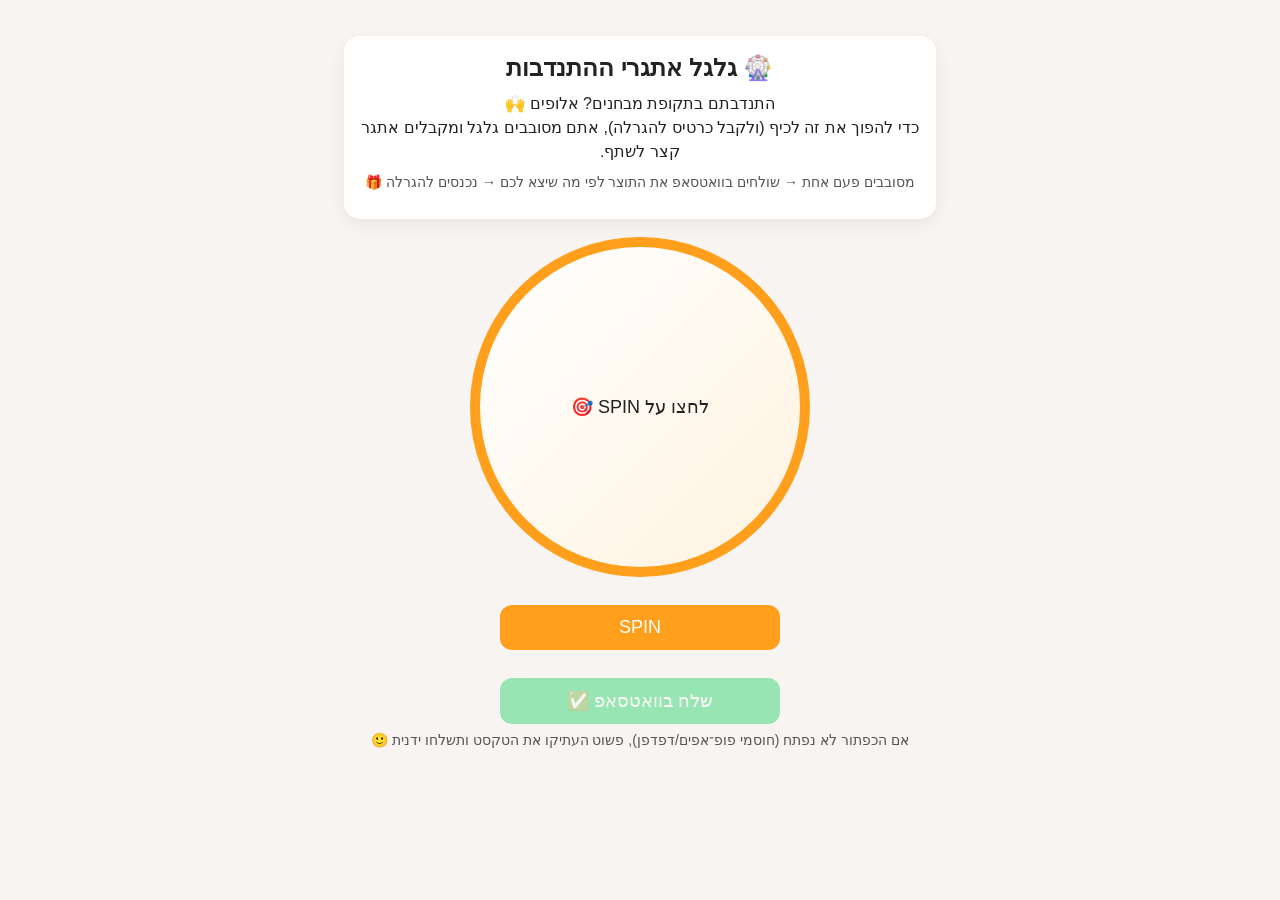
==== index.html @ 2c028984 "2" ====
<!DOCTYPE html>
<html lang="he" dir="rtl">
<head>
  <meta charset="UTF-8">
  <meta name="viewport" content="width=device-width, initial-scale=1" />
  <title>גלגל אתגרי התנדבות</title>
  <style>
    body {
      font-family: Arial, sans-serif;
      background: #f7f4f2;
      text-align: center;
      padding: 28px 14px;
      color: #222;
    }
    .card{
      max-width: 560px;
      margin: 0 auto 18px auto;
      background: #fff;
      border-radius: 16px;
      padding: 18px 16px;
      box-shadow: 0 6px 18px rgba(0,0,0,0.06);
    }
    h2{ margin: 0 0 10px 0; }
    p{ margin: 8px 0; line-height: 1.5; }
    #wheel {
      width: 320px;
      height: 320px;
      border-radius: 50%;
      border: 10px solid #ff9f1c;
      margin: 14px auto;
      display: flex;
      align-items: center;
      justify-content: center;
      font-size: 18px;
      background: linear-gradient(135deg, #ffffff, #fff3e0);
      user-select: none;
    }
    .btn {
      margin-top: 14px;
      padding: 12px 18px;
      font-size: 18px;
      background: #ff9f1c;
      color: white;
      border: none;
      border-radius: 12px;
      cursor: pointer;
      width: 280px;
      max-width: 90%;
    }
    .btn:disabled{
      opacity: 0.45;
      cursor: not-allowed;
    }
    #result {
      margin-top: 14px;
      font-size: 20px;
      font-weight: bold;
      white-space: pre-line;
    }
    .hint {
      font-size: 14px;
      color: #555;
      margin-top: 8px;
    }
    .wa {
      background: #25D366;
    }
  </style>
</head>
<body>

  <div class="card">
    <h2>🎡 גלגל אתגרי ההתנדבות</h2>
    <p>
      התנדבתם בתקופת מבחנים? אלופים 🙌<br>
      כדי להפוך את זה לכיף (ולקבל כרטיס להגרלה),
      אתם מסובבים גלגל ומקבלים אתגר קצר לשתף.
    </p>
    <p class="hint">
      מסובבים פעם אחת → שולחים בוואטסאפ את התוצר לפי מה שיצא לכם → נכנסים להגרלה 🎁
    </p>
  </div>

  <div id="wheel">לחצו על SPIN 🎯</div>

  <button class="btn" onclick="spin()">SPIN</button>

  <div id="result"></div>

  <button id="waBtn" class="btn wa" onclick="sendWhatsApp()" disabled>
    שלח בוואטסאפ ✅
  </button>

  <div class="hint">
    אם הכפתור לא נפתח (חוסמי פופ־אפים/דפדפן), פשוט העתיקו את הטקסט ותשלחו ידנית 🙂
  </div>

<script>
  const phoneE164 = "972549024970"; // 0549024970 -> 972 + 54...
  const challenges = [
    "📸 תמונה מההתנדבות",
    "🧸 חפץ שמתאר את התחושה שלי",
    "😂 סיפור משעשע מההתנדבות",
    "🎵 שיר שמתאר את ההתנדבות",
    "💡 טיפ למבחנים או להתנדבות"
  ];

  let chosenChallenge = null;

  function spin() {
    chosenChallenge = challenges[Math.floor(Math.random() * challenges.length)];
    document.getElementById("result").innerText =
      "🎉 האתגר שלך:\n" + chosenChallenge + "\n\nכדי להיכנס להגרלה – שלח/י בוואטסאפ את התוצר לפי האתגר 😊";

    document.getElementById("waBtn").disabled = false;
    document.getElementById("waBtn").scrollIntoView({ behavior: "smooth", block: "center" });
  }

  function sendWhatsApp() {
    if (!chosenChallenge) return;

    const message =
`היי! התנדבתי בתקופת מבחנים 🙌
סובבתי את גלגל האתגרים ויצא לי:
${chosenChallenge}

הנה התוצר שלי:`;

    const url = "https://wa.me/" + phoneE164 + "?text=" + encodeURIComponent(message);
    window.open(url, "_blank");
  }
</script>

</body>
</html>
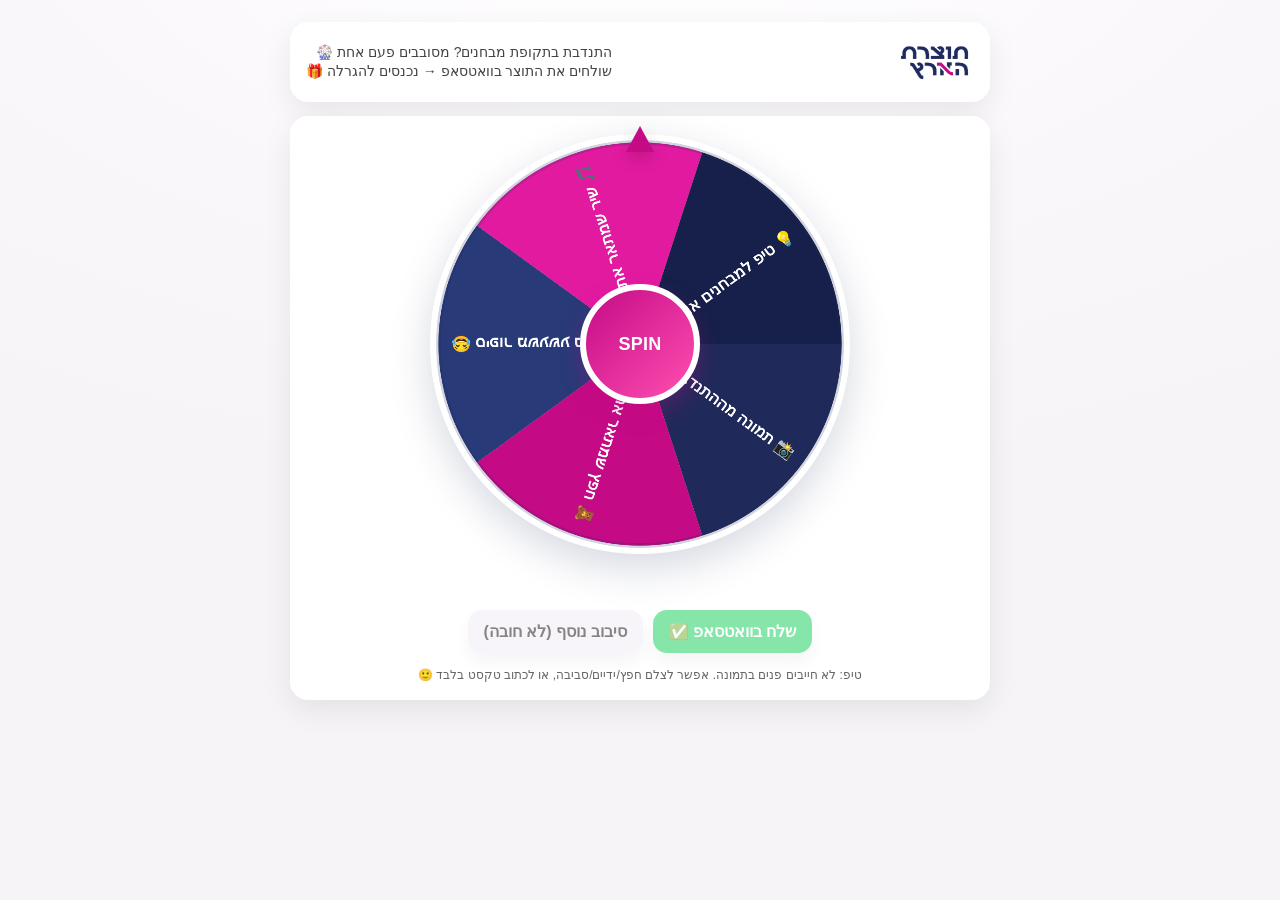
==== commit 1fb871d9: "order" ====
--- a/index.html
+++ b/index.html
@@ -1,135 +1,52 @@
-<!DOCTYPE html>
+<!doctype html>
 <html lang="he" dir="rtl">
 <head>
-  <meta charset="UTF-8">
-  <meta name="viewport" content="width=device-width, initial-scale=1" />
+  <meta charset="utf-8" />
+  <meta name="viewport" content="width=device-width,initial-scale=1" />
   <title>גלגל אתגרי התנדבות</title>
-  <style>
-    body {
-      font-family: Arial, sans-serif;
-      background: #f7f4f2;
-      text-align: center;
-      padding: 28px 14px;
-      color: #222;
-    }
-    .card{
-      max-width: 560px;
-      margin: 0 auto 18px auto;
-      background: #fff;
-      border-radius: 16px;
-      padding: 18px 16px;
-      box-shadow: 0 6px 18px rgba(0,0,0,0.06);
-    }
-    h2{ margin: 0 0 10px 0; }
-    p{ margin: 8px 0; line-height: 1.5; }
-    #wheel {
-      width: 320px;
-      height: 320px;
-      border-radius: 50%;
-      border: 10px solid #ff9f1c;
-      margin: 14px auto;
-      display: flex;
-      align-items: center;
-      justify-content: center;
-      font-size: 18px;
-      background: linear-gradient(135deg, #ffffff, #fff3e0);
-      user-select: none;
-    }
-    .btn {
-      margin-top: 14px;
-      padding: 12px 18px;
-      font-size: 18px;
-      background: #ff9f1c;
-      color: white;
-      border: none;
-      border-radius: 12px;
-      cursor: pointer;
-      width: 280px;
-      max-width: 90%;
-    }
-    .btn:disabled{
-      opacity: 0.45;
-      cursor: not-allowed;
-    }
-    #result {
-      margin-top: 14px;
-      font-size: 20px;
-      font-weight: bold;
-      white-space: pre-line;
-    }
-    .hint {
-      font-size: 14px;
-      color: #555;
-      margin-top: 8px;
-    }
-    .wa {
-      background: #25D366;
-    }
-  </style>
+
+  <link rel="stylesheet" href="css/styles.css" />
 </head>
+
 <body>
+  <div class="wrap">
 
-  <div class="card">
-    <h2>🎡 גלגל אתגרי ההתנדבות</h2>
-    <p>
-      התנדבתם בתקופת מבחנים? אלופים 🙌<br>
-      כדי להפוך את זה לכיף (ולקבל כרטיס להגרלה),
-      אתם מסובבים גלגל ומקבלים אתגר קצר לשתף.
-    </p>
-    <p class="hint">
-      מסובבים פעם אחת → שולחים בוואטסאפ את התוצר לפי מה שיצא לכם → נכנסים להגרלה 🎁
-    </p>
+    <header class="top">
+      <div class="brand">
+        <img src="assets/images/tozeretLogo.png" alt="תוצרת הארץ" />
+      </div>
+
+      <div class="micro">
+        התנדבת בתקופת מבחנים? מסובבים פעם אחת 🎡<br/>
+        שולחים את התוצר בוואטסאפ → נכנסים להגרלה 🎁
+      </div>
+    </header>
+
+    <main class="stage">
+      <div class="wheel-wrap">
+        <div class="pointer" aria-hidden="true"></div>
+
+        <canvas id="wheel" width="900" height="900"></canvas>
+
+        <div class="hub">
+          <button id="spinBtn" type="button">SPIN</button>
+        </div>
+      </div>
+
+      <div id="result" class="result" aria-live="polite"></div>
+
+      <div class="actions">
+        <button id="waBtn" class="btn btn-wa" disabled>שלח בוואטסאפ ✅</button>
+        <button id="againBtn" class="btn btn-ghost" disabled>סיבוב נוסף (לא חובה)</button>
+      </div>
+
+      <p class="tiny">
+        טיפ: לא חייבים פנים בתמונה. אפשר לצלם חפץ/ידיים/סביבה, או לכתוב טקסט בלבד 🙂
+      </p>
+    </main>
+
   </div>
 
-  <div id="wheel">לחצו על SPIN 🎯</div>
-
-  <button class="btn" onclick="spin()">SPIN</button>
-
-  <div id="result"></div>
-
-  <button id="waBtn" class="btn wa" onclick="sendWhatsApp()" disabled>
-    שלח בוואטסאפ ✅
-  </button>
-
-  <div class="hint">
-    אם הכפתור לא נפתח (חוסמי פופ־אפים/דפדפן), פשוט העתיקו את הטקסט ותשלחו ידנית 🙂
-  </div>
-
-<script>
-  const phoneE164 = "972549024970"; // 0549024970 -> 972 + 54...
-  const challenges = [
-    "📸 תמונה מההתנדבות",
-    "🧸 חפץ שמתאר את התחושה שלי",
-    "😂 סיפור משעשע מההתנדבות",
-    "🎵 שיר שמתאר את ההתנדבות",
-    "💡 טיפ למבחנים או להתנדבות"
-  ];
-
-  let chosenChallenge = null;
-
-  function spin() {
-    chosenChallenge = challenges[Math.floor(Math.random() * challenges.length)];
-    document.getElementById("result").innerText =
-      "🎉 האתגר שלך:\n" + chosenChallenge + "\n\nכדי להיכנס להגרלה – שלח/י בוואטסאפ את התוצר לפי האתגר 😊";
-
-    document.getElementById("waBtn").disabled = false;
-    document.getElementById("waBtn").scrollIntoView({ behavior: "smooth", block: "center" });
-  }
-
-  function sendWhatsApp() {
-    if (!chosenChallenge) return;
-
-    const message =
-`היי! התנדבתי בתקופת מבחנים 🙌
-סובבתי את גלגל האתגרים ויצא לי:
-${chosenChallenge}
-
-הנה התוצר שלי:`;
-
-    const url = "https://wa.me/" + phoneE164 + "?text=" + encodeURIComponent(message);
-    window.open(url, "_blank");
-  }
-</script>
-
+  <script src="js/app.js" defer></script>
 </body>
 </html>
--- a/css/styles.css
+++ b/css/styles.css
@@ -0,0 +1,181 @@
+:root{
+  --blue:#1f2a5a;      /* כחול לוגו */
+  --pink:#c50a86;      /* ורוד לוגו */
+  --bg:#faf7fb;        /* רקע עדין */
+  --card:#ffffff;
+  --shadow: 0 10px 30px rgba(0,0,0,.08);
+  --radius: 18px;
+}
+
+*{ box-sizing:border-box; }
+
+body{
+  margin:0;
+  font-family: Arial, sans-serif;
+  background: radial-gradient(1200px 600px at 50% -100px, #ffffff 0%, var(--bg) 55%, #f7f4f8 100%);
+  color:#111;
+  min-height:100vh;
+  display:flex;
+  justify-content:center;
+  padding:22px 14px;
+}
+
+.wrap{
+  width:min(700px, 100%);
+  display:flex;
+  flex-direction:column;
+  align-items:center;
+  gap:14px;
+}
+
+.top{
+  width:100%;
+  background:var(--card);
+  border-radius: var(--radius);
+  box-shadow: var(--shadow);
+  padding:16px;
+  display:flex;
+  align-items:center;
+  justify-content:space-between;
+  gap:12px;
+}
+
+.brand{
+  display:flex;
+  align-items:center;
+  gap:12px;
+}
+
+.brand img{
+  height:48px;
+  width:auto;
+  display:block;
+}
+
+.micro{
+  font-size:14px;
+  color:#444;
+  line-height:1.35;
+  text-align:right;
+}
+
+.stage{
+  width:100%;
+  background:var(--card);
+  border-radius: var(--radius);
+  box-shadow: var(--shadow);
+  padding:18px 16px 16px;
+  display:flex;
+  flex-direction:column;
+  align-items:center;
+  gap:14px;
+}
+
+.wheel-wrap{
+  position:relative;
+  width:min(420px, 92vw);
+  aspect-ratio:1/1;
+  display:grid;
+  place-items:center;
+}
+
+canvas{
+  width:100%;
+  height:100%;
+  border-radius:50%;
+  box-shadow: 0 14px 40px rgba(31,42,90,.18);
+  background: #fff;
+}
+
+.pointer{
+  position:absolute;
+  top:-8px;
+  left:50%;
+  transform:translateX(-50%);
+  width:0;height:0;
+  border-left:14px solid transparent;
+  border-right:14px solid transparent;
+  border-bottom:26px solid var(--pink);
+  filter: drop-shadow(0 6px 8px rgba(0,0,0,.18));
+}
+
+.hub{
+  position:absolute;
+  width:120px;
+  height:120px;
+  border-radius:50%;
+  background: linear-gradient(135deg, var(--pink), #ff4fb1);
+  display:grid;
+  place-items:center;
+  box-shadow: 0 10px 22px rgba(197,10,134,.28);
+  border: 6px solid #fff;
+  user-select:none;
+}
+
+.hub button{
+  all:unset;
+  cursor:pointer;
+  font-weight:700;
+  color:#fff;
+  font-size:18px;
+  letter-spacing:.3px;
+  padding:10px 14px;
+}
+
+.hub button:disabled{
+  opacity:.55;
+  cursor:not-allowed;
+}
+
+.result{
+  width:min(520px, 100%);
+  text-align:center;
+  font-weight:700;
+  font-size:18px;
+  color:var(--blue);
+  min-height:28px;
+}
+
+.actions{
+  display:flex;
+  gap:10px;
+  flex-wrap:wrap;
+  justify-content:center;
+}
+
+.btn{
+  border:0;
+  cursor:pointer;
+  padding:12px 16px;
+  border-radius: 14px;
+  font-weight:700;
+  font-size:16px;
+  box-shadow: 0 10px 18px rgba(0,0,0,.08);
+  transition: transform .08s ease;
+}
+
+.btn:active{ transform: translateY(1px); }
+
+.btn-wa{
+  background:#25D366;
+  color:#fff;
+}
+
+.btn-ghost{
+  background:#f1eef6;
+  color:#222;
+}
+
+.btn:disabled{
+  opacity:.55;
+  cursor:not-allowed;
+}
+
+.tiny{
+  font-size:12px;
+  color:#666;
+  text-align:center;
+  max-width:540px;
+  line-height:1.4;
+  margin: 0;
+}
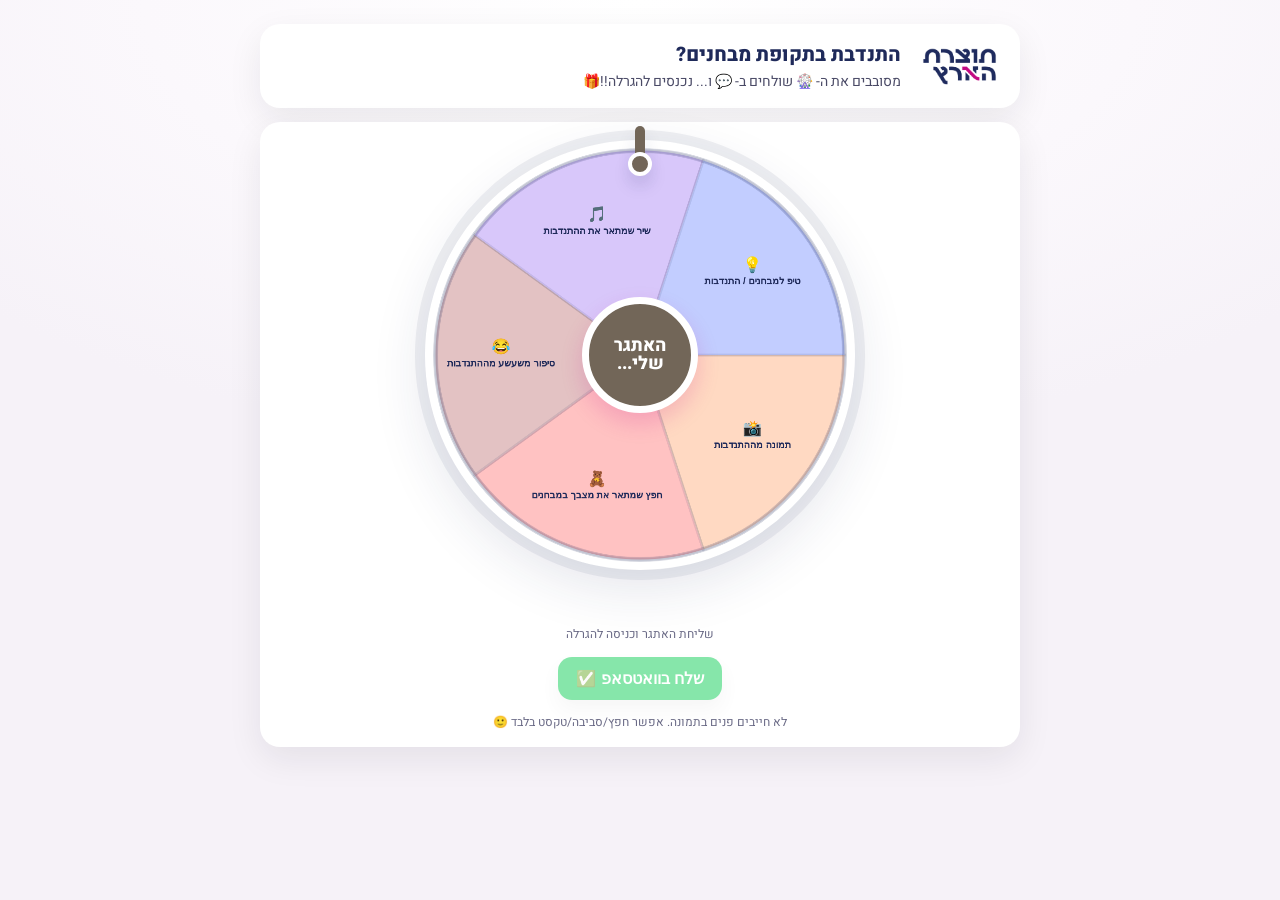
==== commit 9ef4af80: "before view" ====
--- a/index.html
+++ b/index.html
@@ -4,6 +4,11 @@
   <meta charset="utf-8" />
   <meta name="viewport" content="width=device-width,initial-scale=1" />
   <title>גלגל אתגרי התנדבות</title>
+
+  <!-- פונט עברי נקי -->
+  <link rel="preconnect" href="https://fonts.googleapis.com">
+  <link rel="preconnect" href="https://fonts.gstatic.com" crossorigin>
+  <link href="https://fonts.googleapis.com/css2?family=Heebo:wght@400;600;800&display=swap" rel="stylesheet">
 
   <link rel="stylesheet" href="css/styles.css" />
 </head>
@@ -12,36 +17,35 @@
   <div class="wrap">
 
     <header class="top">
-      <div class="brand">
-        <img src="assets/images/tozeretLogo.png" alt="תוצרת הארץ" />
-      </div>
-
-      <div class="micro">
-        התנדבת בתקופת מבחנים? מסובבים פעם אחת 🎡<br/>
-        שולחים את התוצר בוואטסאפ → נכנסים להגרלה 🎁
+      <img class="logo" src="assets/images/tozeretLogo.png" alt="תוצרת הארץ" />
+      <div class="title">
+        <h1>התנדבת בתקופת מבחנים?</h1>
+        <p>מסובבים את ה- 🎡 שולחים ב- 💬 ו... נכנסים להגרלה!!🎁 </p>
       </div>
     </header>
 
     <main class="stage">
       <div class="wheel-wrap">
         <div class="pointer" aria-hidden="true"></div>
-
         <canvas id="wheel" width="900" height="900"></canvas>
 
         <div class="hub">
-          <button id="spinBtn" type="button">SPIN</button>
+          <button id="spinBtn" type="button">האתגר שלי...</button>
         </div>
+
+        <!-- קונפטי -->
+        <canvas id="confetti" class="confetti" width="900" height="900" aria-hidden="true"></canvas>
       </div>
 
       <div id="result" class="result" aria-live="polite"></div>
 
-      <div class="actions">
-        <button id="waBtn" class="btn btn-wa" disabled>שלח בוואטסאפ ✅</button>
-        <button id="againBtn" class="btn btn-ghost" disabled>סיבוב נוסף (לא חובה)</button>
-      </div>
+      <p class="tiny">
+       שליחת האתגר וכניסה להגרלה 
+      </p>
+      <button id="waBtn" class="btn btn-wa" disabled>שלח בוואטסאפ ✅</button>
 
       <p class="tiny">
-        טיפ: לא חייבים פנים בתמונה. אפשר לצלם חפץ/ידיים/סביבה, או לכתוב טקסט בלבד 🙂
+        לא חייבים פנים בתמונה. אפשר חפץ/סביבה/טקסט בלבד 🙂
       </p>
     </main>
 
--- a/css/styles.css
+++ b/css/styles.css
@@ -1,66 +1,67 @@
 :root{
-  --blue:#1f2a5a;      /* כחול לוגו */
-  --pink:#c50a86;      /* ורוד לוגו */
-  --bg:#faf7fb;        /* רקע עדין */
+  --ink:#1f2a5a;        /* כחול לוגו */
+  --accent:#c50a86;     /* ורוד לוגו */
+  --bg:#fbf8fc;
   --card:#ffffff;
-  --shadow: 0 10px 30px rgba(0,0,0,.08);
-  --radius: 18px;
+  --shadow: 0 12px 34px rgba(20, 20, 40, .08);
+  --radius: 20px;
 }
 
 *{ box-sizing:border-box; }
 
 body{
   margin:0;
-  font-family: Arial, sans-serif;
-  background: radial-gradient(1200px 600px at 50% -100px, #ffffff 0%, var(--bg) 55%, #f7f4f8 100%);
+  font-family: "Heebo", Arial, sans-serif;
+  background: radial-gradient(900px 450px at 50% 0px, #ffffff 0%, var(--bg) 55%, #f6f2f8 100%);
   color:#111;
   min-height:100vh;
   display:flex;
   justify-content:center;
-  padding:22px 14px;
+  padding:24px 14px;
 }
 
 .wrap{
-  width:min(700px, 100%);
+  width:min(760px, 100%);
   display:flex;
   flex-direction:column;
-  align-items:center;
   gap:14px;
 }
 
 .top{
-  width:100%;
   background:var(--card);
   border-radius: var(--radius);
   box-shadow: var(--shadow);
-  padding:16px;
+  padding:16px 18px;
   display:flex;
   align-items:center;
-  justify-content:space-between;
-  gap:12px;
-}
-
-.brand{
-  display:flex;
-  align-items:center;
-  gap:12px;
-}
-
-.brand img{
-  height:48px;
+  gap:16px;
+}
+
+.logo{
+  height:52px;
   width:auto;
-  display:block;
-}
-
-.micro{
+}
+
+.title{
+  flex:1;
+  text-align:right;
+}
+
+.title h1{
+  margin:0;
+  font-size:20px;
+  font-weight:800;
+  color:var(--ink);
+}
+
+.title p{
+  margin:4px 0 0;
   font-size:14px;
-  color:#444;
+  color:#4a4a66;
   line-height:1.35;
-  text-align:right;
 }
 
 .stage{
-  width:100%;
   background:var(--card);
   border-radius: var(--radius);
   box-shadow: var(--shadow);
@@ -73,54 +74,91 @@
 
 .wheel-wrap{
   position:relative;
-  width:min(420px, 92vw);
+  width:min(430px, 92vw);
   aspect-ratio:1/1;
   display:grid;
   place-items:center;
 }
 
-canvas{
+#wheel{
   width:100%;
   height:100%;
   border-radius:50%;
-  box-shadow: 0 14px 40px rgba(31,42,90,.18);
-  background: #fff;
-}
-
+  background:#fff;
+  box-shadow: 0 18px 55px rgba(31,42,90,.12);
+}
+
+/* טבעת עדינה מסביב */
+.wheel-wrap::before{
+  content:"";
+  position:absolute;
+  inset: -10px;
+  border-radius:50%;
+  border: 10px solid rgba(31,42,90,.07);
+  pointer-events:none;
+}
+
+/* מחט אלגנטית במקום משולש */
 .pointer{
   position:absolute;
-  top:-8px;
+  top:-14px;
   left:50%;
   transform:translateX(-50%);
-  width:0;height:0;
-  border-left:14px solid transparent;
-  border-right:14px solid transparent;
-  border-bottom:26px solid var(--pink);
-  filter: drop-shadow(0 6px 8px rgba(0,0,0,.18));
-}
+  width:10px;
+  height:44px;
+  border-radius:999px;
+  background: #726658; /* אותו צבע של העיגול הפנימי */
+  box-shadow: 0 10px 18px rgba(31,42,90,.12);
+}
+
+/* נקודה קטנה בקצה המחט (אלגנטי) */
+.pointer::after{
+  content:"";
+  position:absolute;
+  bottom:-6px;
+  left:50%;
+  transform:translateX(-50%);
+  width:16px;
+  height:16px;
+  border-radius:50%;
+  background:#726658; /* אותו צבע */
+  border: 4px solid #fff;
+  box-shadow: 0 10px 18px rgba(31,42,90,.10);
+}
+
 
 .hub{
   position:absolute;
-  width:120px;
-  height:120px;
-  border-radius:50%;
-  background: linear-gradient(135deg, var(--pink), #ff4fb1);
+  width:116px;
+  height:116px;
+  border-radius:50%;
+  background: #726658;
+  border: 7px solid #fff;
   display:grid;
   place-items:center;
-  box-shadow: 0 10px 22px rgba(197,10,134,.28);
-  border: 6px solid #fff;
-  user-select:none;
-}
+  box-shadow: 0 10px 22px rgba(197,10,134,.18);
+}
+
 
 .hub button{
   all:unset;
   cursor:pointer;
-  font-weight:700;
+
+  display:flex;
+  align-items:center;
+  justify-content:center;
+
+  width:100%;
+  height:100%;
+
+  font-weight:800;
+  font-size:18px;
+  line-height:1;
+
   color:#fff;
-  font-size:18px;
-  letter-spacing:.3px;
-  padding:10px 14px;
-}
+  text-align:center;
+}
+
 
 .hub button:disabled{
   opacity:.55;
@@ -128,29 +166,22 @@
 }
 
 .result{
-  width:min(520px, 100%);
+  width:min(560px, 100%);
   text-align:center;
-  font-weight:700;
+  font-weight:800;
   font-size:18px;
-  color:var(--blue);
+  color:var(--ink);
   min-height:28px;
-}
-
-.actions{
-  display:flex;
-  gap:10px;
-  flex-wrap:wrap;
-  justify-content:center;
 }
 
 .btn{
   border:0;
   cursor:pointer;
-  padding:12px 16px;
+  padding:12px 18px;
   border-radius: 14px;
-  font-weight:700;
+  font-weight:800;
   font-size:16px;
-  box-shadow: 0 10px 18px rgba(0,0,0,.08);
+  box-shadow: 0 10px 18px rgba(0,0,0,.06);
   transition: transform .08s ease;
 }
 
@@ -161,11 +192,6 @@
   color:#fff;
 }
 
-.btn-ghost{
-  background:#f1eef6;
-  color:#222;
-}
-
 .btn:disabled{
   opacity:.55;
   cursor:not-allowed;
@@ -173,9 +199,19 @@
 
 .tiny{
   font-size:12px;
-  color:#666;
+  color:#6a6a86;
   text-align:center;
-  max-width:540px;
+  max-width:560px;
   line-height:1.4;
   margin: 0;
 }
+
+/* קונפטי */
+.confetti{
+  position:absolute;
+  inset:0;
+  width:100%;
+  height:100%;
+  pointer-events:none;
+  opacity:0;
+}
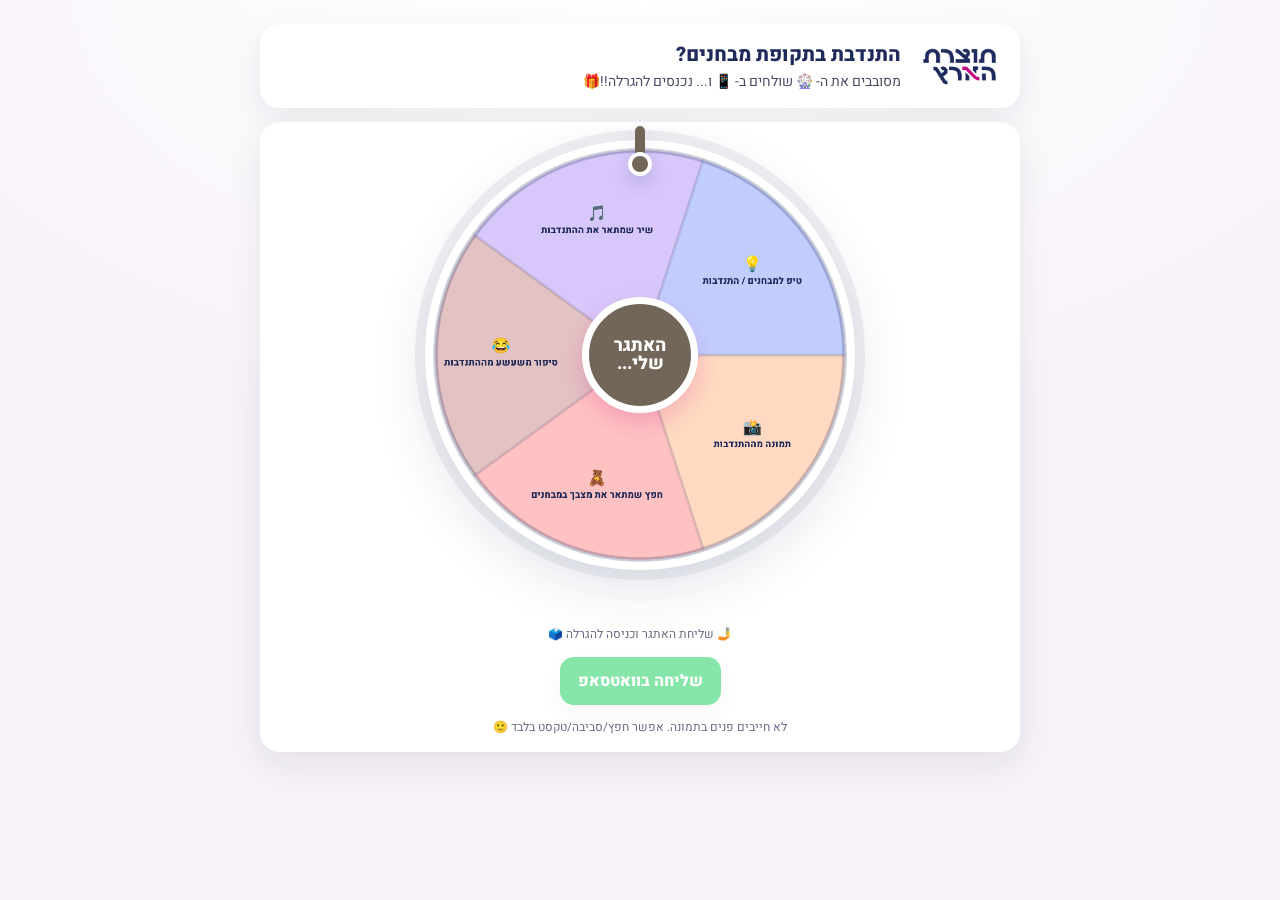
==== commit 7f9e03ba: "add responsiviotion" ====
--- a/index.html
+++ b/index.html
@@ -20,7 +20,7 @@
       <img class="logo" src="assets/images/tozeretLogo.png" alt="תוצרת הארץ" />
       <div class="title">
         <h1>התנדבת בתקופת מבחנים?</h1>
-        <p>מסובבים את ה- 🎡 שולחים ב- 💬 ו... נכנסים להגרלה!!🎁 </p>
+        <p>מסובבים את ה- 🎡 שולחים ב- 📱 ו... נכנסים להגרלה!!🎁 </p>
       </div>
     </header>
 
@@ -40,9 +40,9 @@
       <div id="result" class="result" aria-live="polite"></div>
 
       <p class="tiny">
-       שליחת האתגר וכניסה להגרלה 
+       🤳 שליחת האתגר וכניסה להגרלה 🗳️  
       </p>
-      <button id="waBtn" class="btn btn-wa" disabled>שלח בוואטסאפ ✅</button>
+      <button id="waBtn" class="btn btn-wa" disabled> שליחה בוואטסאפ </button>
 
       <p class="tiny">
         לא חייבים פנים בתמונה. אפשר חפץ/סביבה/טקסט בלבד 🙂
--- a/css/styles.css
+++ b/css/styles.css
@@ -185,6 +185,11 @@
   transition: transform .08s ease;
 }
 
+.btn, .hub button{
+  font-family: "Heebo", Arial, sans-serif;
+}
+
+
 .btn:active{ transform: translateY(1px); }
 
 .btn-wa{
@@ -215,3 +220,29 @@
   pointer-events:none;
   opacity:0;
 }
+
+/* --- רספונסיביות מובייל: לוגו מעל, טקסט מתחת --- */
+@media (max-width: 600px) {
+  .top {
+    flex-direction: column;
+    align-items: center;
+    text-align: center;
+    gap: 10px;
+  }
+
+  .logo {
+    height: 64px; /* טיפה יותר נוכחות */
+  }
+
+  .title {
+    text-align: center;
+  }
+
+  .title h1 {
+    font-size: 18px;
+  }
+
+  .title p {
+    font-size: 14px;
+  }
+}
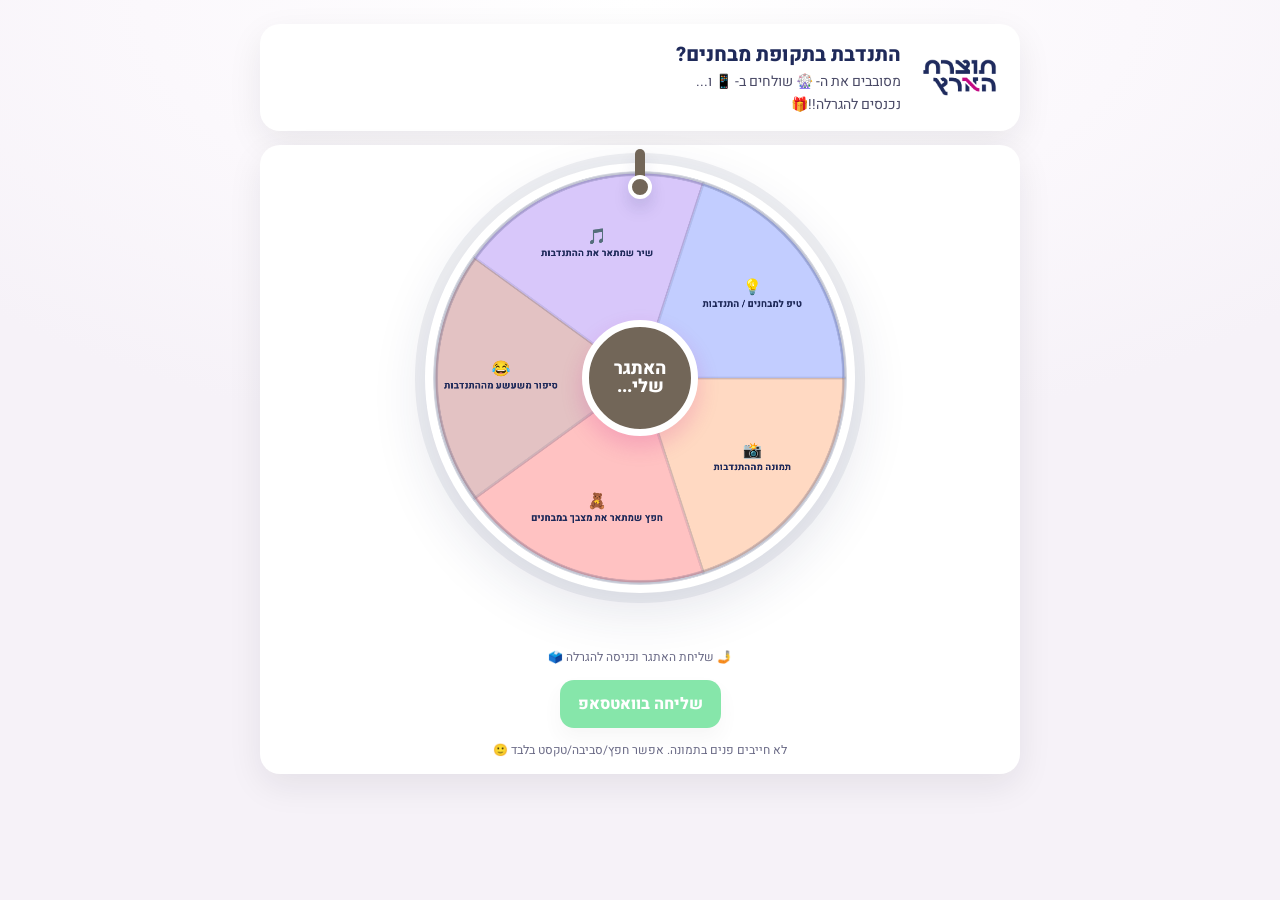
==== commit 6e076298: "succsed" ====
--- a/index.html
+++ b/index.html
@@ -20,7 +20,8 @@
       <img class="logo" src="assets/images/tozeretLogo.png" alt="תוצרת הארץ" />
       <div class="title">
         <h1>התנדבת בתקופת מבחנים?</h1>
-        <p>מסובבים את ה- 🎡 שולחים ב- 📱 ו... נכנסים להגרלה!!🎁 </p>
+        <p>מסובבים את ה- 🎡 שולחים ב- 📱 ו...  </p>
+        <p>נכנסים להגרלה!!🎁 </p>
       </div>
     </header>
 
--- a/css/styles.css
+++ b/css/styles.css
@@ -221,8 +221,27 @@
   opacity:0;
 }
 
+@media (max-width: 700px) {
+  .top{
+    flex-direction: column;
+    align-items: center;
+  }
+
+  .logo{
+    display: block;
+    margin: 0 auto;
+    align-self: center;
+  }
+
+  .title{
+    width: 100%;
+    text-align: center;
+  }
+}
+
+
 /* --- רספונסיביות מובייל: לוגו מעל, טקסט מתחת --- */
-@media (max-width: 600px) {
+@media (max-width: 800px) {
   .top {
     flex-direction: column;
     align-items: center;
@@ -246,3 +265,5 @@
     font-size: 14px;
   }
 }
+
+
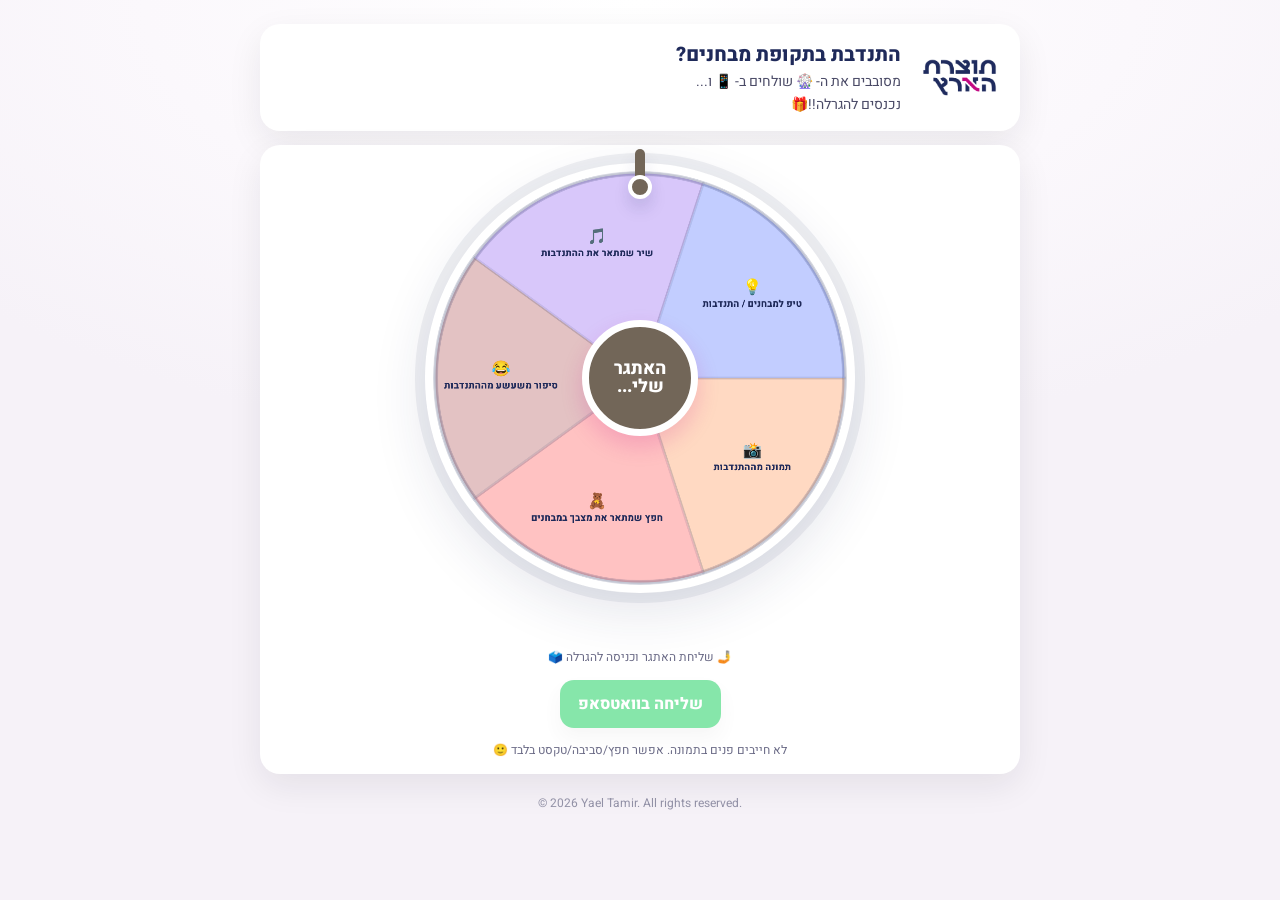
==== commit bddd979e: "add @" ====
--- a/index.html
+++ b/index.html
@@ -21,7 +21,7 @@
       <div class="title">
         <h1>התנדבת בתקופת מבחנים?</h1>
         <p>מסובבים את ה- 🎡 שולחים ב- 📱 ו...  </p>
-        <p>נכנסים להגרלה!!🎁 </p>
+        <p> נכנסים להגרלה!!🎁 </p>
       </div>
     </header>
 
@@ -50,6 +50,8 @@
       </p>
     </main>
 
+    <footer class="footer"> © 2026 Yael Tamir. All rights reserved. </footer>
+
   </div>
 
   <script src="js/app.js" defer></script>
--- a/css/styles.css
+++ b/css/styles.css
@@ -221,6 +221,16 @@
   opacity:0;
 }
 
+.footer{
+  margin-top: 6px;
+  direction: ltr;
+  text-align: center;
+  font-size: 12px;
+  color: #6a6a86;
+  opacity: .7;
+}
+
+
 @media (max-width: 700px) {
   .top{
     flex-direction: column;
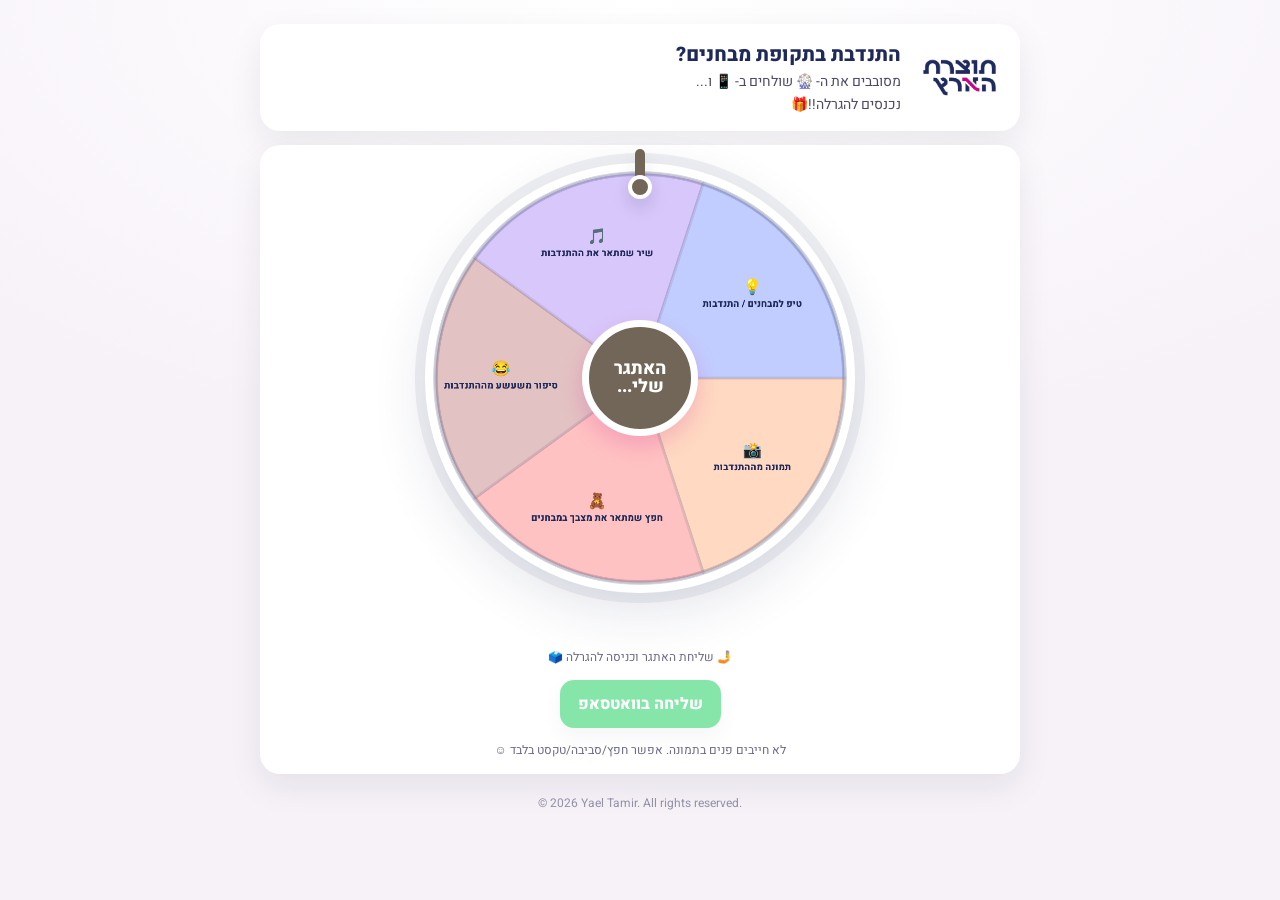
==== commit fbe7a6d0: "add icon" ====
--- a/index.html
+++ b/index.html
@@ -4,6 +4,9 @@
   <meta charset="utf-8" />
   <meta name="viewport" content="width=device-width,initial-scale=1" />
   <title>גלגל אתגרי התנדבות</title>
+  <link rel="icon" href="assets/images/tozeretLogo.png">
+  <link rel="apple-touch-icon" href="assets/images/tozeretLogo.png">
+
 
   <!-- פונט עברי נקי -->
   <link rel="preconnect" href="https://fonts.googleapis.com">
@@ -46,7 +49,7 @@
       <button id="waBtn" class="btn btn-wa" disabled> שליחה בוואטסאפ </button>
 
       <p class="tiny">
-        לא חייבים פנים בתמונה. אפשר חפץ/סביבה/טקסט בלבד 🙂
+        לא חייבים פנים בתמונה. אפשר חפץ/סביבה/טקסט בלבד ☺️
       </p>
     </main>
 
--- a/css/styles.css
+++ b/css/styles.css
@@ -222,9 +222,14 @@
 }
 
 .footer{
+  width: 100%;
+  display: flex;
+  justify-content: center;
+
+  direction: ltr;
+  unicode-bidi: isolate;
+
   margin-top: 6px;
-  direction: ltr;
-  text-align: center;
   font-size: 12px;
   color: #6a6a86;
   opacity: .7;
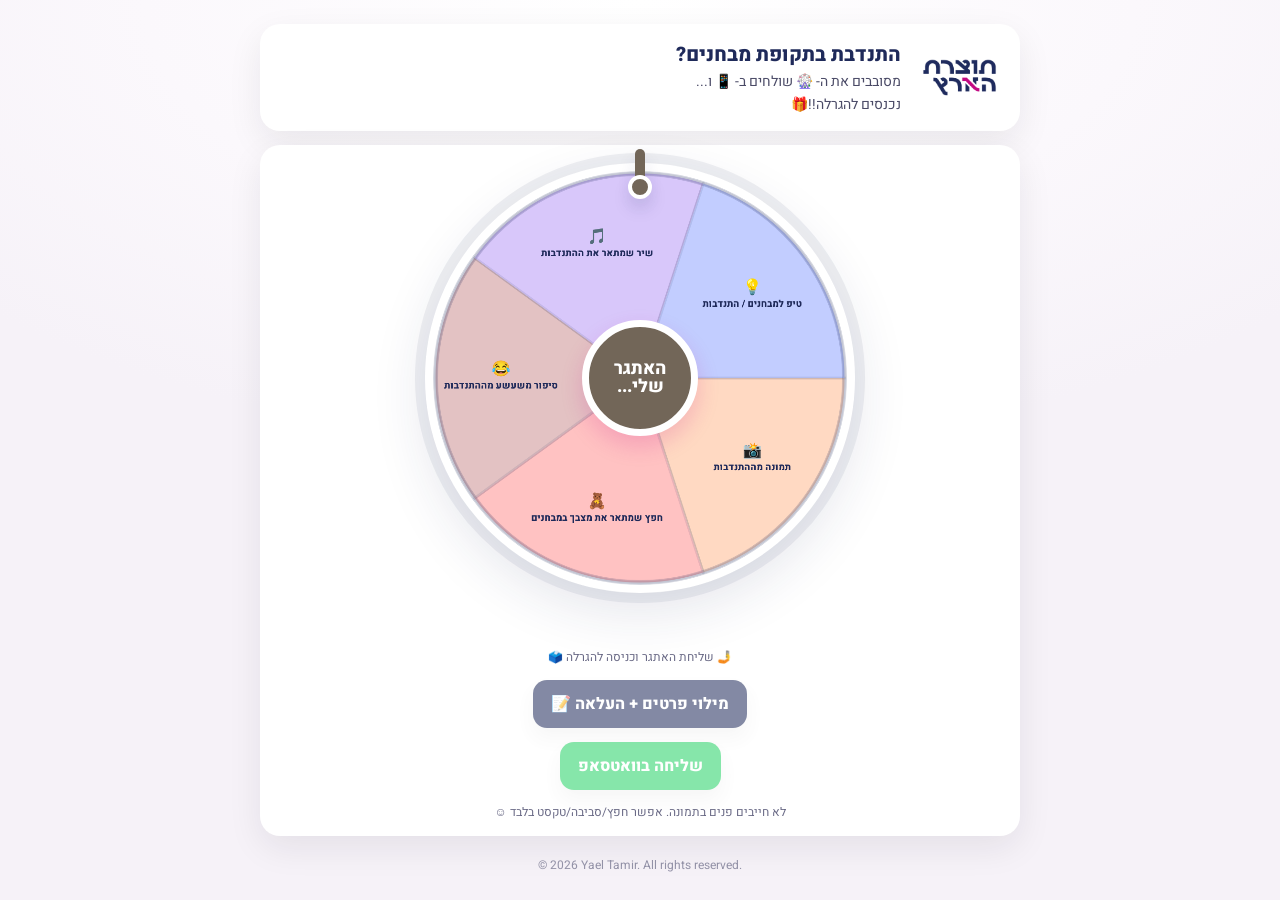
==== commit 0a988c70: "add form and weights" ====
--- a/index.html
+++ b/index.html
@@ -46,6 +46,9 @@
       <p class="tiny">
        🤳 שליחת האתגר וכניסה להגרלה 🗳️  
       </p>
+
+      <button id="formBtn" class="btn btn-form" disabled>מילוי פרטים + העלאה 📝</button>
+
       <button id="waBtn" class="btn btn-wa" disabled> שליחה בוואטסאפ </button>
 
       <p class="tiny">
--- a/css/styles.css
+++ b/css/styles.css
@@ -189,8 +189,12 @@
   font-family: "Heebo", Arial, sans-serif;
 }
 
-
 .btn:active{ transform: translateY(1px); }
+
+.btn-form{
+  background: #1f2a5a; /* כחול */
+  color: #fff;
+}
 
 .btn-wa{
   background:#25D366;
@@ -235,6 +239,13 @@
   opacity: .7;
 }
 
+.result-value{
+  display:inline-block;
+  margin-top:4px;
+  font-weight:800;
+}
+
+
 
 @media (max-width: 700px) {
   .top{
